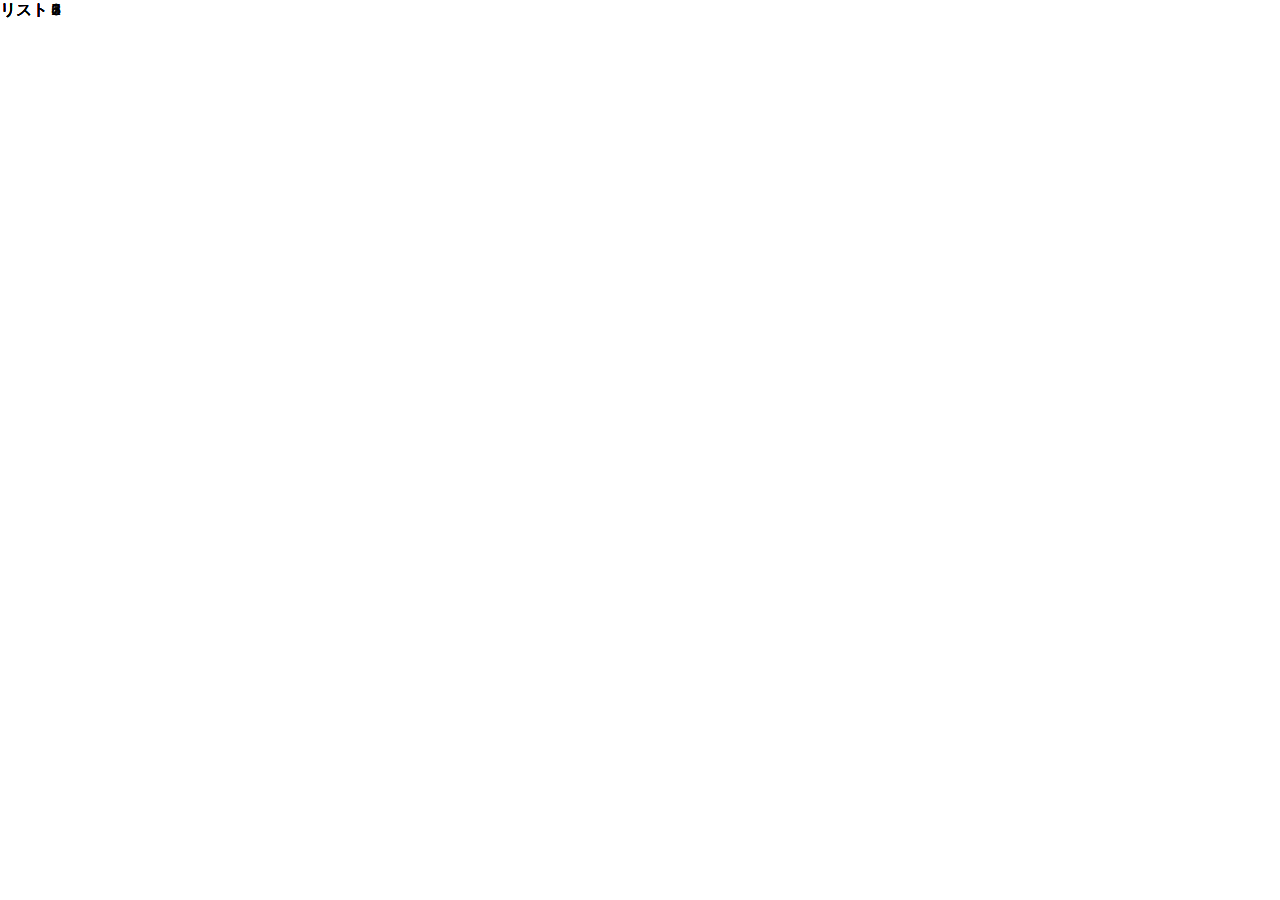
==== ８章課題/kadai6.html @ a3bff6f6 "Gitを学ぼう確認後ファイル名変更" ====
<!DOCTYPE html>
<html lang="ja">
  <head>
    <meta charset="UTF-8">
    <title>8章演習</title>
    <link rel="stylesheet" href="style.css">
  </head>
  <body>
    <main>
      <section class="list">
        <div class="list1">リスト１</div>
        <div class="list2">リスト２</div>
        <div class="list1">リスト３</div>
        <div class="list2">リスト４</div>
        <div class="list1">リスト５</div>
        <div class="list2">リスト６</div>
        <div class="list1">リスト７</div>
      </section>
      <section class="box">
        <div class="box1"></div>
        <div class="box2"></div>
        <div class="box2"></div>
        <div class="box2"></div>
        <div class="box1"></div>
        <div class="box2"></div>
        <div class="box2"></div>
        <div class="box2"></div>
        <div class="box1"></div>
      </section>
    </main>
  </body>
</html>
---- ８章課題/style.css ----
* {
  margin: 0;
  height: 0;
  box-sizing: border-box;
}
.box{
  width:960px;
  margin:50 0;
  display:flex;
  flex-wrap:wrap;
}
.box1{
  width:30%
  height:200px;
}
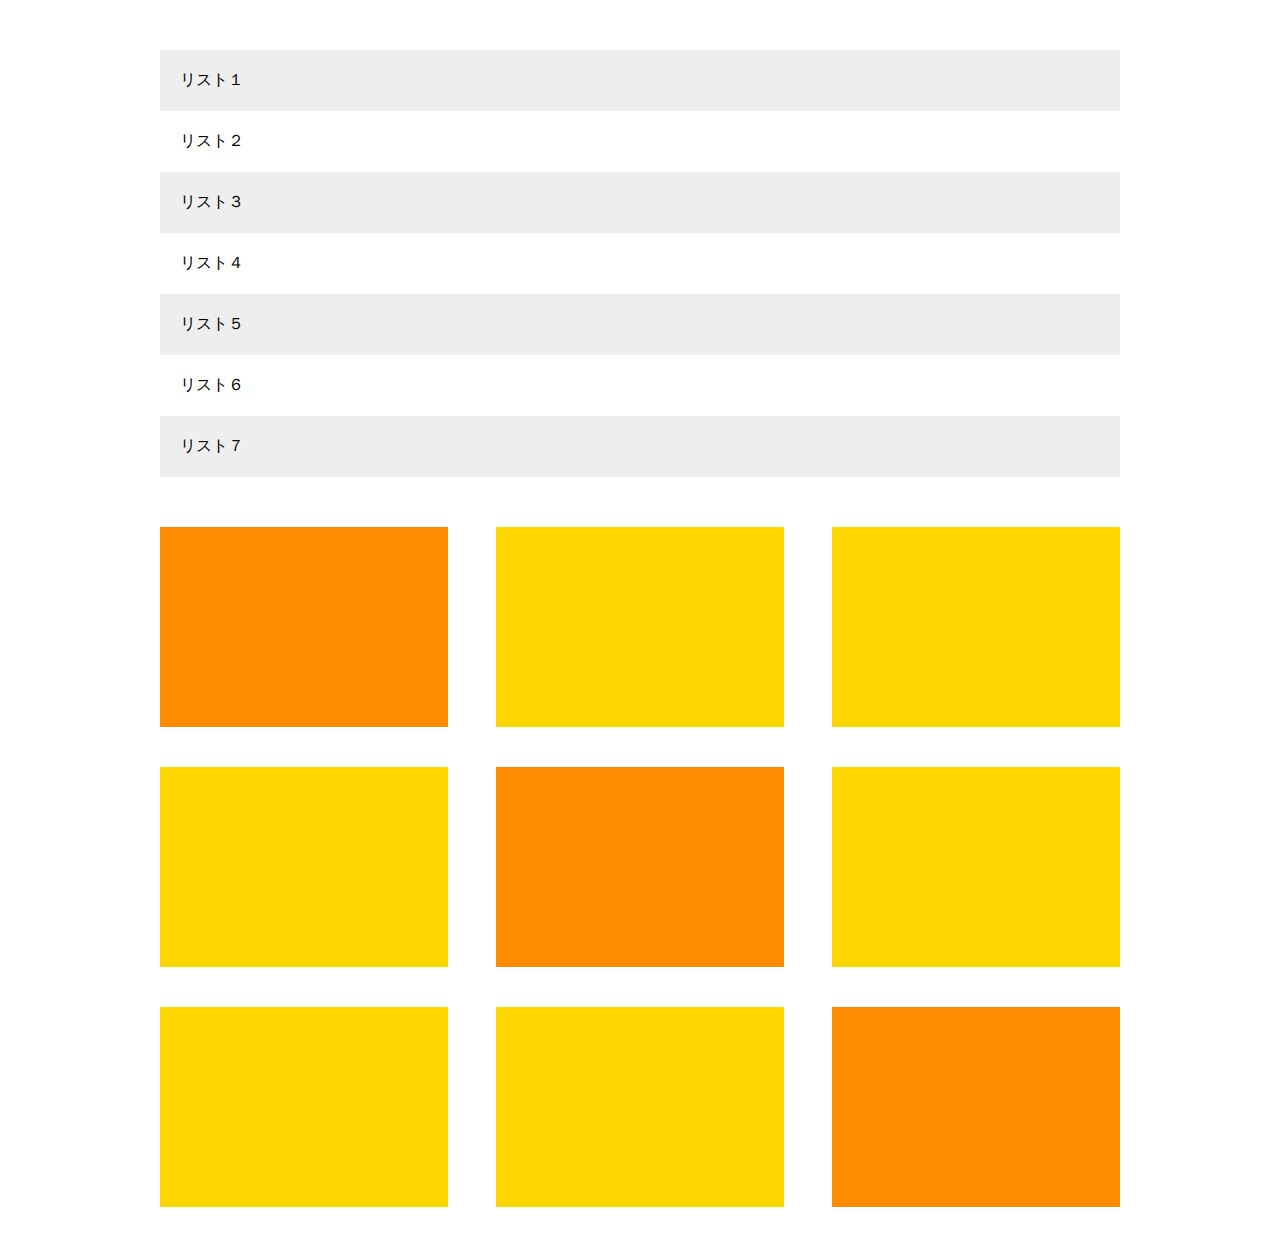
==== commit d604eb68: "[Start]1-8" ====
--- a/８章課題/kadai6.html
+++ b/８章課題/kadai6.html
@@ -7,26 +7,27 @@
   </head>
   <body>
     <main>
-      <section class="list">
-        <div class="list1">リスト１</div>
-        <div class="list2">リスト２</div>
-        <div class="list1">リスト３</div>
-        <div class="list2">リスト４</div>
-        <div class="list1">リスト５</div>
-        <div class="list2">リスト６</div>
-        <div class="list1">リスト７</div>
-      </section>
-      <section class="box">
+      <ul class="list">
+        <li class="list1">リスト１</li>
+        <li class="list1">リスト２</li>
+        <li class="list1">リスト３</li>
+        <li class="list1">リスト４</li>
+        <li class="list1">リスト５</li>
+        <li class="list1">リスト６</li>
+        <li class="list1">リスト７</li>
+      </ul>
+
+      <div class="box">
         <div class="box1"></div>
-        <div class="box2"></div>
-        <div class="box2"></div>
-        <div class="box2"></div>
         <div class="box1"></div>
-        <div class="box2"></div>
-        <div class="box2"></div>
-        <div class="box2"></div>
         <div class="box1"></div>
-      </section>
+        <div class="box1"></div>
+        <div class="box1"></div>
+        <div class="box1"></div>
+        <div class="box1"></div>
+        <div class="box1"></div>
+        <div class="box1"></div>
+      </div>
     </main>
   </body>
 </html>--- a/８章課題/style.css
+++ b/８章課題/style.css
@@ -1,15 +1,41 @@
 * {
   margin: 0;
-  height: 0;
+  padding: 0;
   box-sizing: border-box;
 }
-.box{
-  width:960px;
-  margin:50 0;
-  display:flex;
-  flex-wrap:wrap;
+main {
+  width: 960px;
+  margin: 50px auto;
 }
-.box1{
-  width:30%
-  height:200px;
-}+.list {
+  margin-bottom: 50px;
+}
+.list1 {
+  padding: 20px;
+  list-style: none;
+}
+.list1:nth-child(odd) {
+  background-color: #eee;
+}
+.box {
+  display: flex;
+  flex-wrap: wrap;
+}
+.box1 {
+  width: 30%;
+  height: 200px;
+  background-color: #ffd700;
+  margin-right: 5%;
+  margin-bottom: 40px;
+}
+.box1:first-child,
+.box1:nth-child(5),
+.box1:last-child {
+  background-color: #ff8c00;
+}
+.box1:nth-child(3n) {
+  margin-right: 0;
+}
+.box1:nth-last-child(-n + 3) {
+  margin-bottom: 0;
+}
